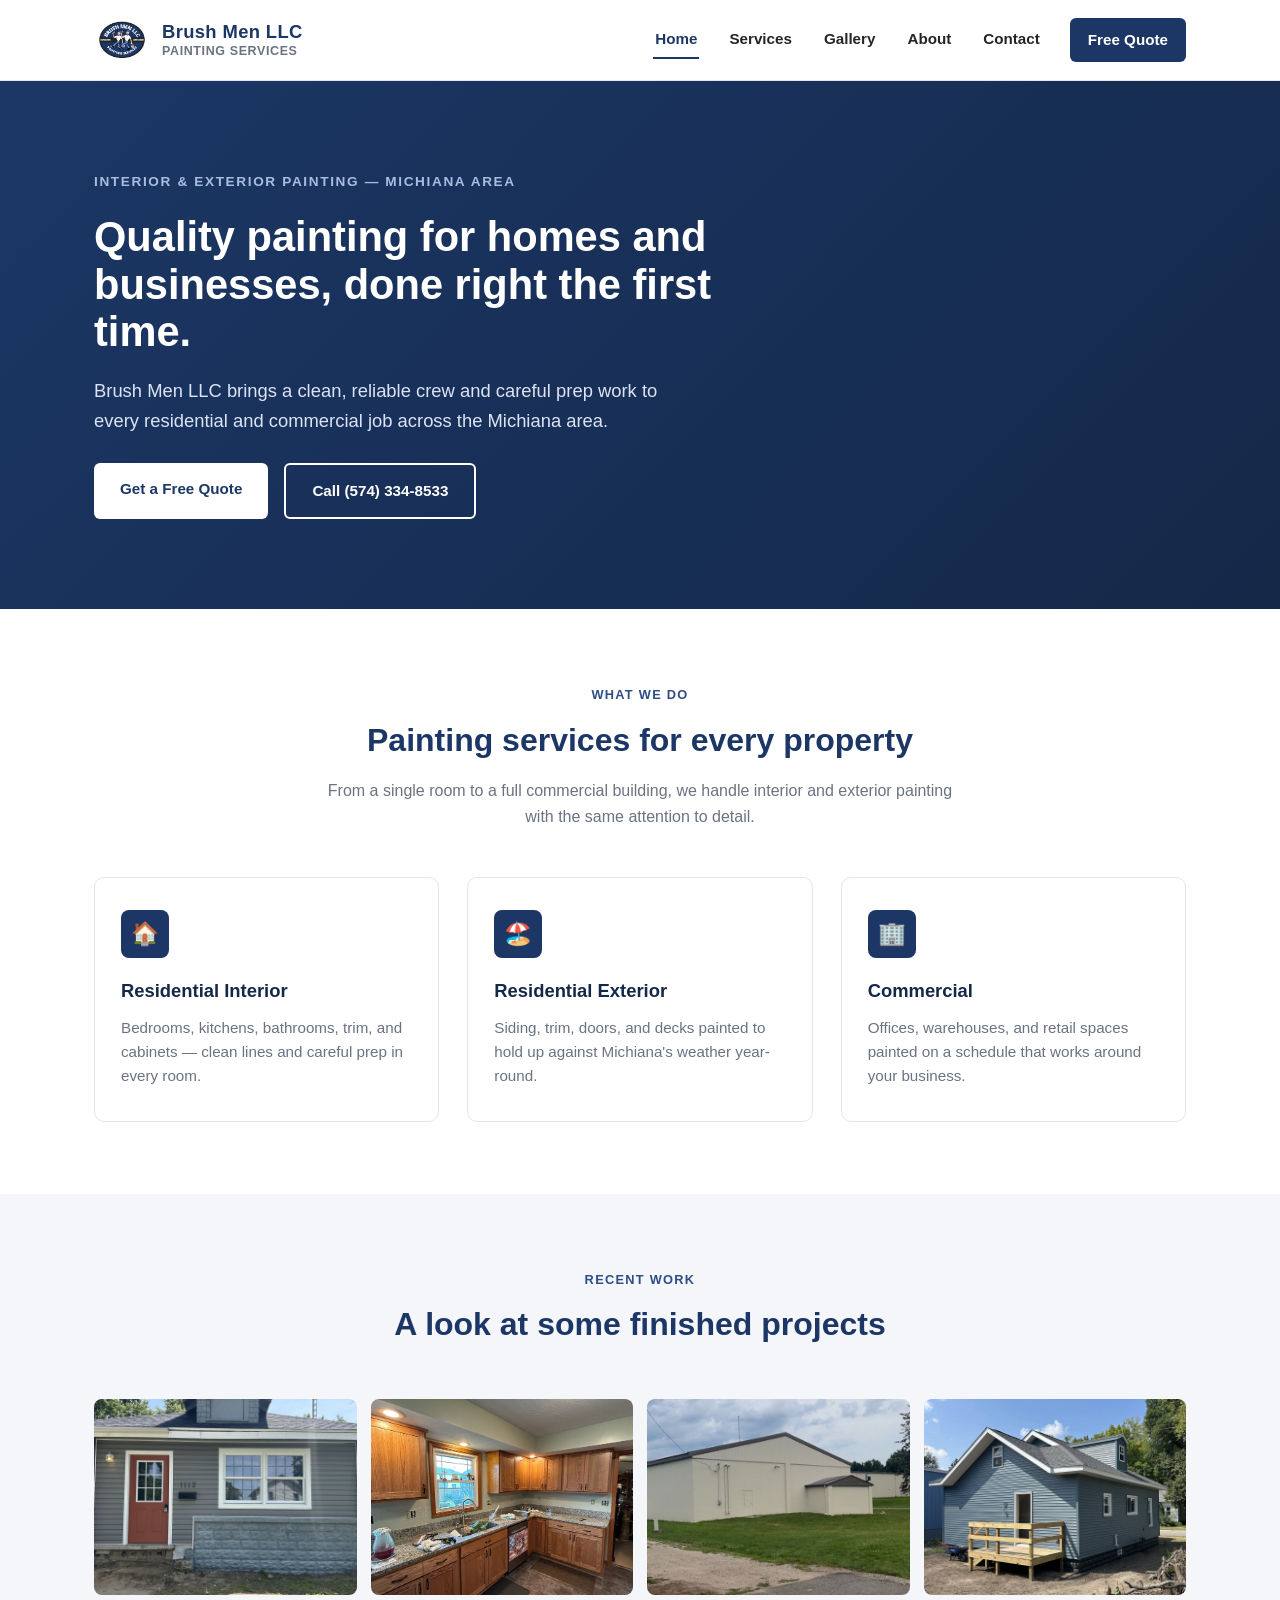
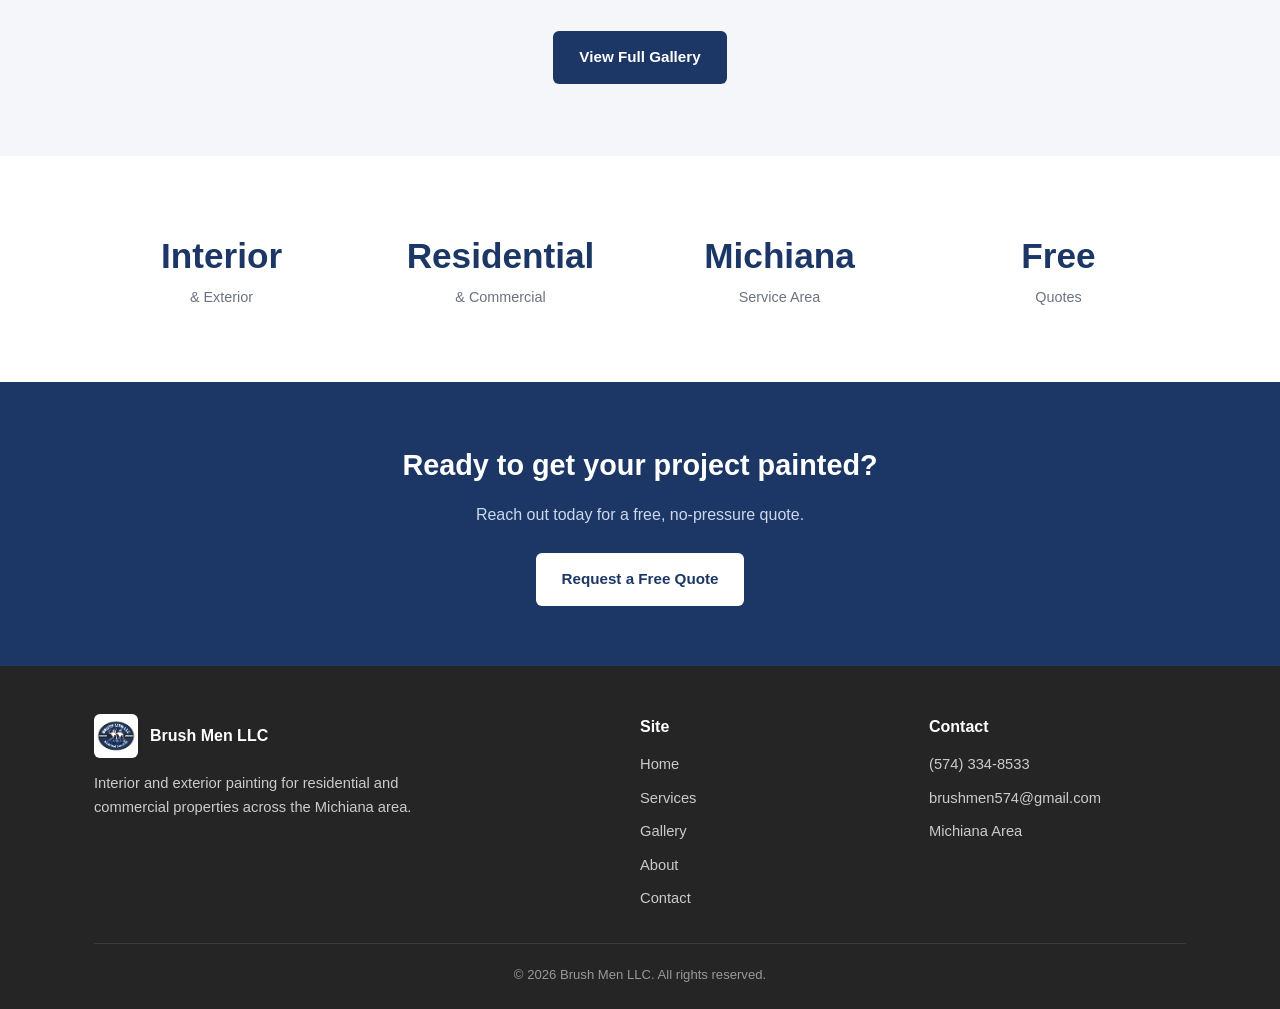
==== index.html @ 3d0a7c72 "Initial build of Brush Men LLC website Five-page static site (Home, Services, Gallery, About, Contac" ====
<!DOCTYPE html>
<html lang="en">
<head>
<meta charset="UTF-8">
<meta name="viewport" content="width=device-width, initial-scale=1.0">
<title>Brush Men LLC | Interior & Exterior Painting | Michiana</title>
<meta name="description" content="Brush Men LLC provides professional interior and exterior painting for residential and commercial properties across the Michiana area. Free quotes.">
<link rel="icon" href="images/logo.jpg">
<link rel="stylesheet" href="css/styles.css">
</head>
<body>

<header class="site-header">
  <div class="container">
    <a href="index.html" class="brand">
      <img src="images/logo.jpg" alt="Brush Men LLC logo">
      <span class="brand-text">
        <span class="name">Brush Men LLC</span>
        <span class="tagline">Painting Services</span>
      </span>
    </a>
    <button class="nav-toggle" aria-label="Toggle navigation">&#9776;</button>
    <nav class="main-nav">
      <a href="index.html" class="active">Home</a>
      <a href="services.html">Services</a>
      <a href="gallery.html">Gallery</a>
      <a href="about.html">About</a>
      <a href="contact.html">Contact</a>
      <a href="contact.html" class="nav-cta">Free Quote</a>
    </nav>
  </div>
</header>

<section class="hero">
  <div class="container">
    <span class="hero-eyebrow">Interior &amp; Exterior Painting &mdash; Michiana Area</span>
    <h1>Quality painting for homes and businesses, done right the first time.</h1>
    <p class="lead">Brush Men LLC brings a clean, reliable crew and careful prep work to every residential and commercial job across the Michiana area.</p>
    <div class="hero-actions">
      <a href="contact.html" class="btn btn-primary">Get a Free Quote</a>
      <a href="tel:5743348533" class="btn btn-outline">Call (574) 334-8533</a>
    </div>
  </div>
</section>

<section>
  <div class="container">
    <div class="section-heading">
      <span class="eyebrow">What We Do</span>
      <h2>Painting services for every property</h2>
      <p>From a single room to a full commercial building, we handle interior and exterior painting with the same attention to detail.</p>
    </div>
    <div class="grid grid-3">
      <div class="card">
        <div class="icon">&#127968;</div>
        <h3>Residential Interior</h3>
        <p>Bedrooms, kitchens, bathrooms, trim, and cabinets &mdash; clean lines and careful prep in every room.</p>
      </div>
      <div class="card">
        <div class="icon">&#127958;&#65039;</div>
        <h3>Residential Exterior</h3>
        <p>Siding, trim, doors, and decks painted to hold up against Michiana's weather year-round.</p>
      </div>
      <div class="card">
        <div class="icon">&#127970;</div>
        <h3>Commercial</h3>
        <p>Offices, warehouses, and retail spaces painted on a schedule that works around your business.</p>
      </div>
    </div>
  </div>
</section>

<section class="alt">
  <div class="container">
    <div class="section-heading">
      <span class="eyebrow">Recent Work</span>
      <h2>A look at some finished projects</h2>
    </div>
    <div class="photo-grid">
      <a href="gallery.html"><img src="images/gallery/residential-exterior-1.jpg" alt="Freshly painted gray house exterior with orange front door" loading="lazy"></a>
      <a href="gallery.html"><img src="images/gallery/residential-interior-kitchen.jpg" alt="Freshly painted residential kitchen" loading="lazy"></a>
      <a href="gallery.html"><img src="images/gallery/commercial-exterior-1.jpg" alt="Freshly painted commercial building exterior" loading="lazy"></a>
      <a href="gallery.html"><img src="images/gallery/residential-exterior-2.jpg" alt="Freshly painted blue house exterior" loading="lazy"></a>
    </div>
    <div style="text-align:center; margin-top: 36px;">
      <a href="gallery.html" class="btn btn-dark">View Full Gallery</a>
    </div>
  </div>
</section>

<section>
  <div class="container">
    <div class="stats">
      <div class="stat">
        <strong>Interior</strong>
        <span>&amp; Exterior</span>
      </div>
      <div class="stat">
        <strong>Residential</strong>
        <span>&amp; Commercial</span>
      </div>
      <div class="stat">
        <strong>Michiana</strong>
        <span>Service Area</span>
      </div>
      <div class="stat">
        <strong>Free</strong>
        <span>Quotes</span>
      </div>
    </div>
  </div>
</section>

<div class="cta-band">
  <div class="container">
    <h2>Ready to get your project painted?</h2>
    <p>Reach out today for a free, no-pressure quote.</p>
    <a href="contact.html" class="btn btn-primary">Request a Free Quote</a>
  </div>
</div>

<footer>
  <div class="container">
    <div class="footer-grid">
      <div>
        <div class="footer-brand">
          <img src="images/logo.jpg" alt="Brush Men LLC logo">
          <span>Brush Men LLC</span>
        </div>
        <p style="max-width: 320px; font-size: 0.92rem;">Interior and exterior painting for residential and commercial properties across the Michiana area.</p>
      </div>
      <div>
        <h4>Site</h4>
        <ul>
          <li><a href="index.html">Home</a></li>
          <li><a href="services.html">Services</a></li>
          <li><a href="gallery.html">Gallery</a></li>
          <li><a href="about.html">About</a></li>
          <li><a href="contact.html">Contact</a></li>
        </ul>
      </div>
      <div>
        <h4>Contact</h4>
        <ul>
          <li><a href="tel:5743348533">(574) 334-8533</a></li>
          <li><a href="mailto:brushmen574@gmail.com">brushmen574@gmail.com</a></li>
          <li>Michiana Area</li>
        </ul>
      </div>
    </div>
    <div class="fine-print">&copy; <span id="year"></span> Brush Men LLC. All rights reserved.</div>
  </div>
</footer>

<script src="js/main.js"></script>
<script>document.getElementById("year").textContent = new Date().getFullYear();</script>
</body>
</html>
---- css/styles.css ----
:root {
  --navy: #1c3766;
  --navy-dark: #142848;
  --navy-light: #2e4d85;
  --charcoal: #252525;
  --white: #ffffff;
  --off-white: #f4f6fa;
  --gray: #6b7280;
  --border: #e2e6ee;
}

* {
  box-sizing: border-box;
}

html {
  scroll-behavior: smooth;
}

body {
  margin: 0;
  font-family: "Segoe UI", Roboto, Helvetica, Arial, sans-serif;
  color: var(--charcoal);
  background: var(--white);
  line-height: 1.6;
}

img {
  max-width: 100%;
  display: block;
}

a {
  color: inherit;
}

.container {
  width: 100%;
  max-width: 1140px;
  margin: 0 auto;
  padding: 0 24px;
}

/* Header */
.site-header {
  position: sticky;
  top: 0;
  z-index: 100;
  background: var(--white);
  border-bottom: 1px solid var(--border);
}

.site-header .container {
  display: flex;
  align-items: center;
  justify-content: space-between;
  padding-top: 12px;
  padding-bottom: 12px;
}

.brand {
  display: flex;
  align-items: center;
  gap: 12px;
  text-decoration: none;
  color: var(--navy);
}

.brand img {
  height: 56px;
  width: auto;
  border-radius: 6px;
}

.brand-text {
  display: flex;
  flex-direction: column;
  line-height: 1.2;
}

.brand-text .name {
  font-weight: 800;
  font-size: 1.15rem;
  letter-spacing: 0.02em;
}

.brand-text .tagline {
  font-size: 0.78rem;
  color: var(--gray);
  font-weight: 600;
  text-transform: uppercase;
  letter-spacing: 0.05em;
}

nav.main-nav {
  display: flex;
  align-items: center;
  gap: 28px;
}

nav.main-nav a {
  text-decoration: none;
  font-weight: 600;
  font-size: 0.95rem;
  color: var(--charcoal);
  padding: 6px 2px;
  border-bottom: 2px solid transparent;
}

nav.main-nav a:hover,
nav.main-nav a.active {
  color: var(--navy);
  border-bottom-color: var(--navy);
}

.nav-cta {
  background: var(--navy);
  color: var(--white) !important;
  padding: 10px 18px !important;
  border-radius: 6px;
  border-bottom: none !important;
}

.nav-cta:hover {
  background: var(--navy-dark);
}

.nav-toggle {
  display: none;
  background: none;
  border: none;
  font-size: 1.6rem;
  color: var(--navy);
  cursor: pointer;
}

/* Hero */
.hero {
  background: linear-gradient(135deg, var(--navy) 0%, var(--navy-dark) 100%);
  color: var(--white);
  padding: 90px 0;
}

.hero .container {
  display: flex;
  flex-direction: column;
  align-items: flex-start;
  gap: 20px;
}

.hero-eyebrow {
  text-transform: uppercase;
  letter-spacing: 0.12em;
  font-weight: 700;
  font-size: 0.85rem;
  color: #a9bde0;
}

.hero h1 {
  font-size: 2.6rem;
  margin: 0;
  max-width: 700px;
  line-height: 1.15;
}

.hero p.lead {
  font-size: 1.15rem;
  max-width: 600px;
  color: #dbe4f4;
  margin: 0;
}

.hero-actions {
  display: flex;
  gap: 16px;
  flex-wrap: wrap;
  margin-top: 8px;
}

.btn {
  display: inline-block;
  padding: 14px 26px;
  border-radius: 6px;
  text-decoration: none;
  font-weight: 700;
  font-size: 0.95rem;
  transition: background 0.15s ease, color 0.15s ease, border-color 0.15s ease;
}

.btn-primary {
  background: var(--white);
  color: var(--navy);
}

.btn-primary:hover {
  background: #dbe4f4;
}

.btn-outline {
  border: 2px solid var(--white);
  color: var(--white);
}

.btn-outline:hover {
  background: var(--white);
  color: var(--navy);
}

.btn-dark {
  background: var(--navy);
  color: var(--white);
}

.btn-dark:hover {
  background: var(--navy-dark);
}

/* Page header (non-home pages) */
.page-header {
  background: var(--navy);
  color: var(--white);
  padding: 56px 0;
}

.page-header h1 {
  margin: 0 0 8px;
  font-size: 2.1rem;
}

.page-header p {
  margin: 0;
  color: #cdd8ec;
  max-width: 640px;
}

/* Sections */
section {
  padding: 72px 0;
}

section.alt {
  background: var(--off-white);
}

.section-heading {
  text-align: center;
  max-width: 640px;
  margin: 0 auto 48px;
}

.section-heading .eyebrow {
  text-transform: uppercase;
  letter-spacing: 0.1em;
  font-weight: 700;
  font-size: 0.8rem;
  color: var(--navy-light);
}

.section-heading h2 {
  font-size: 2rem;
  margin: 8px 0 12px;
  color: var(--navy);
}

.section-heading p {
  color: var(--gray);
  margin: 0;
}

/* Grid cards */
.grid {
  display: grid;
  gap: 28px;
}

.grid-3 {
  grid-template-columns: repeat(3, 1fr);
}

.grid-2 {
  grid-template-columns: repeat(2, 1fr);
}

.card {
  background: var(--white);
  border: 1px solid var(--border);
  border-radius: 10px;
  padding: 32px 26px;
}

.card .icon {
  width: 48px;
  height: 48px;
  border-radius: 8px;
  background: var(--navy);
  color: var(--white);
  display: flex;
  align-items: center;
  justify-content: center;
  font-size: 1.4rem;
  margin-bottom: 18px;
}

.card h3 {
  margin: 0 0 10px;
  color: var(--navy-dark);
  font-size: 1.15rem;
}

.card p {
  margin: 0;
  color: var(--gray);
  font-size: 0.95rem;
}

.card ul {
  margin: 12px 0 0;
  padding-left: 18px;
  color: var(--gray);
  font-size: 0.92rem;
}

.card ul li {
  margin-bottom: 6px;
}

/* Photo strip / gallery */
.photo-grid {
  display: grid;
  grid-template-columns: repeat(4, 1fr);
  gap: 14px;
}

.photo-grid a {
  display: block;
  overflow: hidden;
  border-radius: 8px;
  aspect-ratio: 4 / 3;
}

.photo-grid img {
  width: 100%;
  height: 100%;
  object-fit: cover;
  transition: transform 0.25s ease;
}

.photo-grid a:hover img {
  transform: scale(1.06);
}

/* Gallery page filters */
.filters {
  display: flex;
  gap: 10px;
  flex-wrap: wrap;
  justify-content: center;
  margin-bottom: 40px;
}

.filter-btn {
  border: 1px solid var(--border);
  background: var(--white);
  color: var(--charcoal);
  padding: 9px 18px;
  border-radius: 999px;
  font-weight: 600;
  font-size: 0.88rem;
  cursor: pointer;
}

.filter-btn:hover {
  border-color: var(--navy);
}

.filter-btn.active {
  background: var(--navy);
  border-color: var(--navy);
  color: var(--white);
}

.gallery-grid {
  display: grid;
  grid-template-columns: repeat(3, 1fr);
  gap: 20px;
}

.gallery-item {
  border-radius: 10px;
  overflow: hidden;
  position: relative;
  aspect-ratio: 4 / 3;
  background: var(--off-white);
}

.gallery-item img {
  width: 100%;
  height: 100%;
  object-fit: cover;
}

.gallery-item .tag {
  position: absolute;
  bottom: 10px;
  left: 10px;
  background: rgba(28, 55, 102, 0.85);
  color: var(--white);
  font-size: 0.75rem;
  font-weight: 700;
  padding: 5px 10px;
  border-radius: 999px;
  text-transform: uppercase;
  letter-spacing: 0.04em;
}

.gallery-item.hidden {
  display: none;
}

/* Stats */
.stats {
  display: grid;
  grid-template-columns: repeat(4, 1fr);
  gap: 24px;
  text-align: center;
}

.stats .stat strong {
  display: block;
  font-size: 2.2rem;
  color: var(--navy);
}

.stats .stat span {
  color: var(--gray);
  font-size: 0.9rem;
}

/* Testimonial-ish / CTA band */
.cta-band {
  background: var(--navy);
  color: var(--white);
  text-align: center;
  padding: 60px 0;
}

.cta-band h2 {
  margin: 0 0 14px;
  font-size: 1.8rem;
}

.cta-band p {
  margin: 0 0 26px;
  color: #cdd8ec;
}

/* About page */
.about-grid {
  display: grid;
  grid-template-columns: 1fr 1fr;
  gap: 48px;
  align-items: center;
}

.about-grid img {
  border-radius: 12px;
}

.values-list {
  list-style: none;
  margin: 0;
  padding: 0;
  display: grid;
  gap: 18px;
}

.values-list li {
  display: flex;
  gap: 14px;
}

.values-list .dot {
  flex-shrink: 0;
  width: 10px;
  height: 10px;
  border-radius: 999px;
  background: var(--navy);
  margin-top: 8px;
}

.values-list h4 {
  margin: 0 0 4px;
  color: var(--navy-dark);
}

.values-list p {
  margin: 0;
  color: var(--gray);
  font-size: 0.94rem;
}

/* Contact */
.contact-grid {
  display: grid;
  grid-template-columns: 1fr 1fr;
  gap: 48px;
}

.contact-info-list {
  list-style: none;
  margin: 0;
  padding: 0;
  display: grid;
  gap: 22px;
}

.contact-info-list li {
  display: flex;
  gap: 16px;
  align-items: flex-start;
}

.contact-info-list .icon {
  width: 44px;
  height: 44px;
  border-radius: 8px;
  background: var(--navy);
  color: var(--white);
  display: flex;
  align-items: center;
  justify-content: center;
  font-size: 1.2rem;
  flex-shrink: 0;
}

.contact-info-list strong {
  display: block;
  color: var(--navy-dark);
  font-size: 0.85rem;
  text-transform: uppercase;
  letter-spacing: 0.04em;
}

.contact-info-list a {
  text-decoration: none;
  font-size: 1.05rem;
  font-weight: 600;
}

.contact-info-list a:hover {
  color: var(--navy);
}

form.quote-form {
  display: grid;
  gap: 16px;
  background: var(--off-white);
  padding: 32px;
  border-radius: 12px;
  border: 1px solid var(--border);
}

form.quote-form label {
  display: block;
  font-weight: 600;
  font-size: 0.88rem;
  margin-bottom: 6px;
  color: var(--navy-dark);
}

form.quote-form input,
form.quote-form select,
form.quote-form textarea {
  width: 100%;
  padding: 11px 12px;
  border: 1px solid var(--border);
  border-radius: 6px;
  font-size: 0.95rem;
  font-family: inherit;
  background: var(--white);
}

form.quote-form textarea {
  resize: vertical;
  min-height: 110px;
}

form.quote-form button {
  border: none;
  cursor: pointer;
  justify-self: start;
}

/* Footer */
footer {
  background: var(--charcoal);
  color: #cbcbcb;
  padding: 48px 0 24px;
}

.footer-grid {
  display: grid;
  grid-template-columns: 2fr 1fr 1fr;
  gap: 32px;
  margin-bottom: 32px;
}

.footer-grid h4 {
  color: var(--white);
  margin: 0 0 14px;
  font-size: 1rem;
}

.footer-grid ul {
  list-style: none;
  margin: 0;
  padding: 0;
  display: grid;
  gap: 10px;
  font-size: 0.92rem;
}

.footer-grid ul a {
  text-decoration: none;
  color: #cbcbcb;
}

.footer-grid ul a:hover {
  color: var(--white);
}

.footer-brand {
  display: flex;
  align-items: center;
  gap: 12px;
  margin-bottom: 12px;
}

.footer-brand img {
  height: 44px;
  border-radius: 6px;
}

.footer-brand span {
  color: var(--white);
  font-weight: 800;
}

footer .fine-print {
  border-top: 1px solid #3a3a3a;
  padding-top: 20px;
  font-size: 0.82rem;
  color: #999;
  text-align: center;
}

/* Responsive */
@media (max-width: 900px) {
  .grid-3,
  .photo-grid,
  .gallery-grid {
    grid-template-columns: repeat(2, 1fr);
  }

  .about-grid,
  .contact-grid {
    grid-template-columns: 1fr;
  }

  .stats {
    grid-template-columns: repeat(2, 1fr);
  }

  .footer-grid {
    grid-template-columns: 1fr 1fr;
  }
}

@media (max-width: 680px) {
  nav.main-nav {
    position: absolute;
    top: 100%;
    left: 0;
    right: 0;
    background: var(--white);
    flex-direction: column;
    align-items: flex-start;
    padding: 16px 24px 24px;
    border-bottom: 1px solid var(--border);
    display: none;
    gap: 16px;
  }

  nav.main-nav.open {
    display: flex;
  }

  .nav-toggle {
    display: block;
  }

  .hero {
    padding: 60px 0;
  }

  .hero h1 {
    font-size: 1.9rem;
  }

  .grid-3,
  .grid-2,
  .photo-grid,
  .gallery-grid {
    grid-template-columns: 1fr;
  }

  .stats {
    grid-template-columns: repeat(2, 1fr);
  }

  .footer-grid {
    grid-template-columns: 1fr;
  }
}
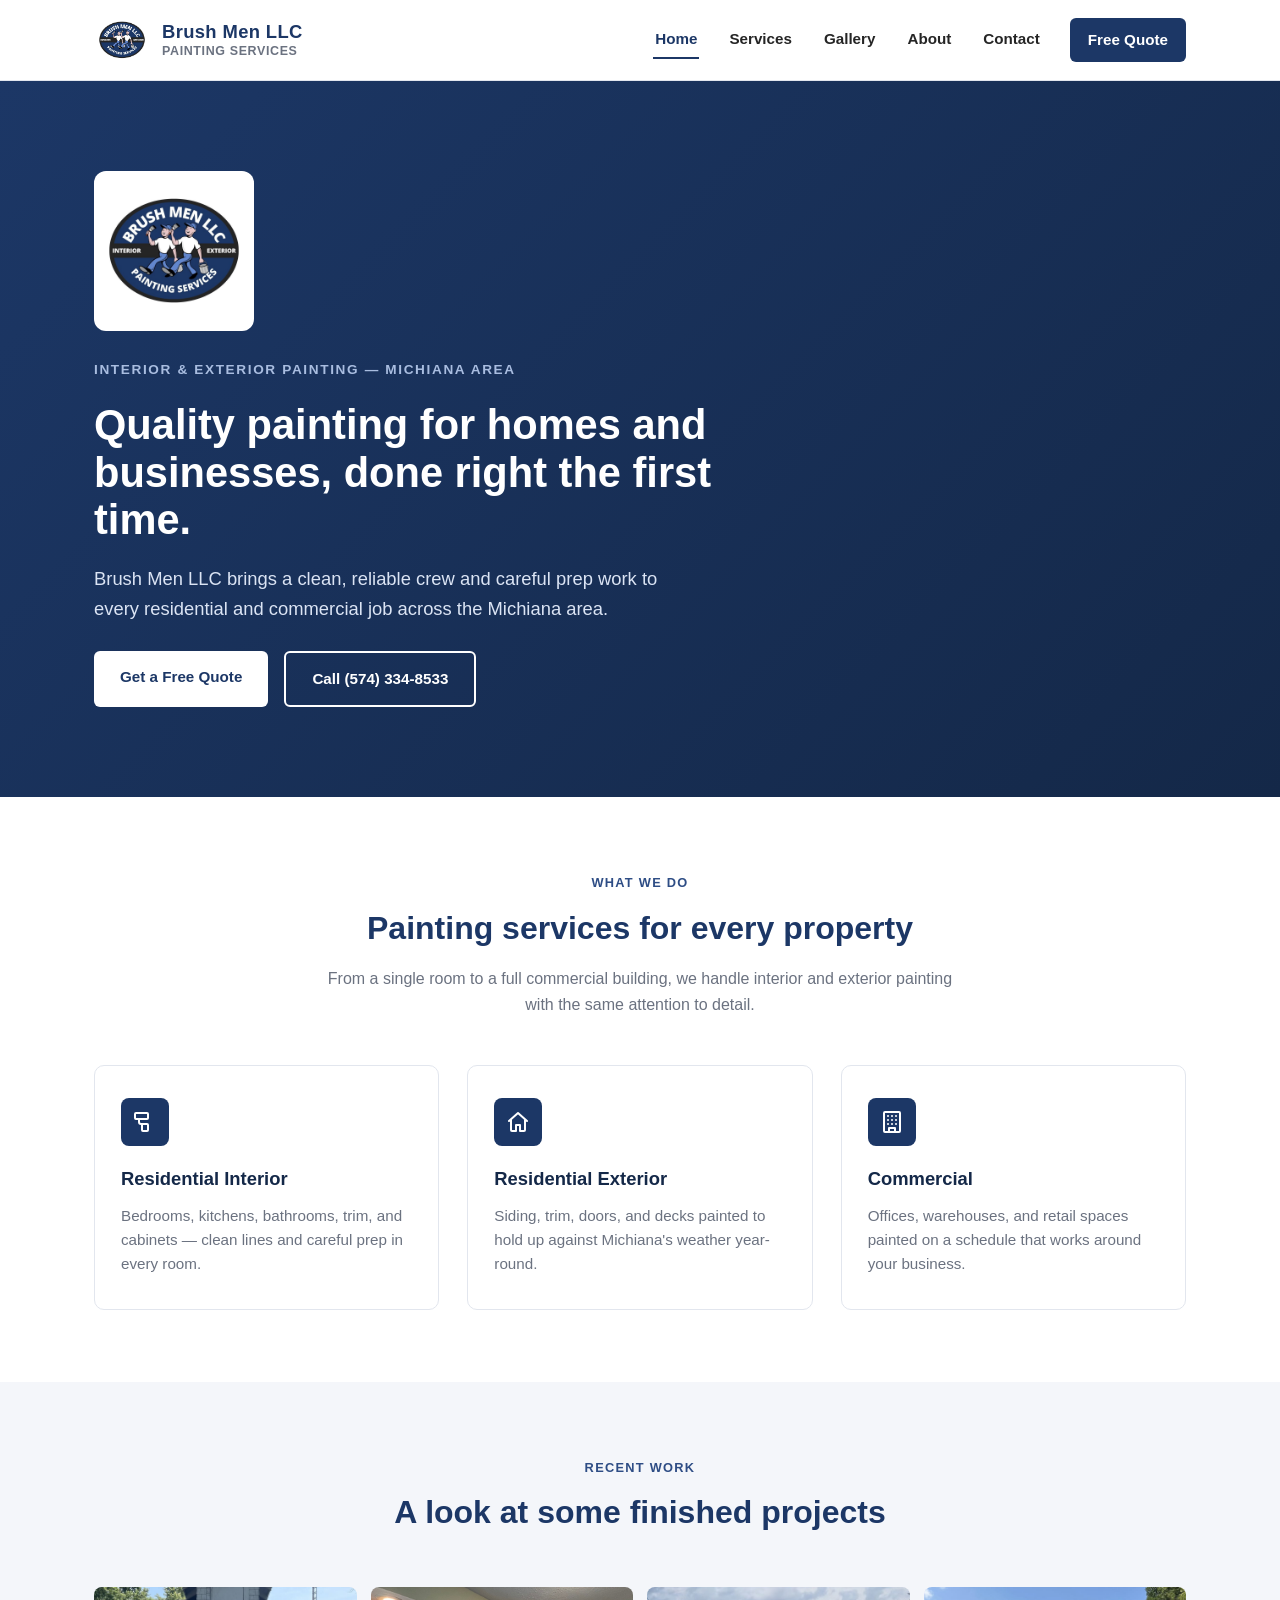
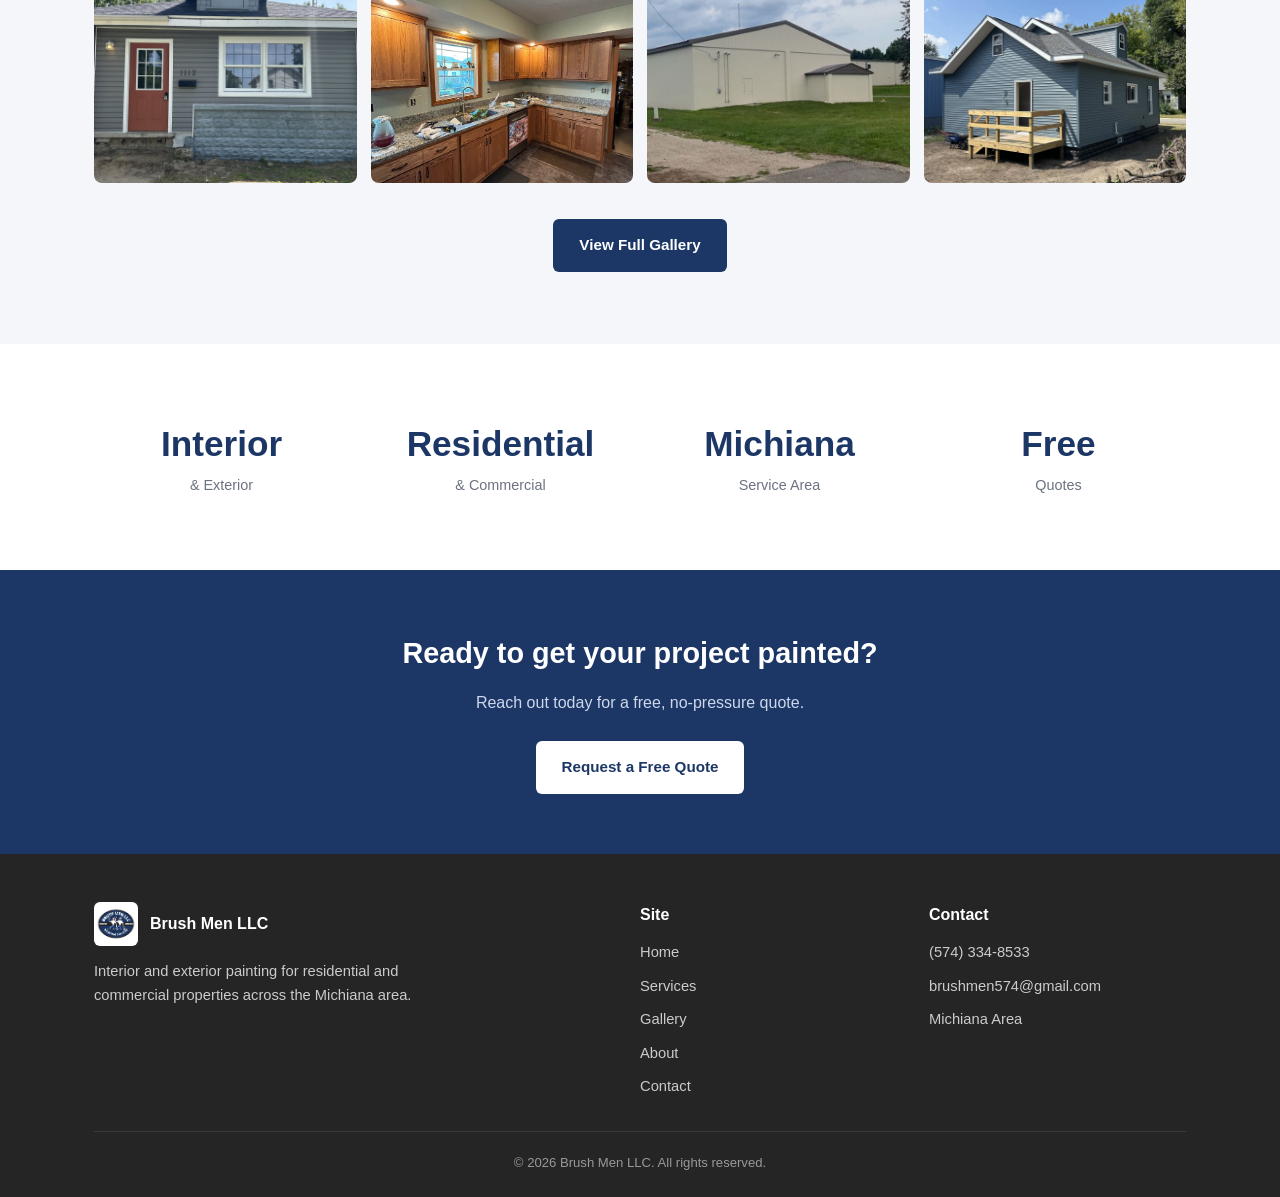
==== commit 22b03d5d: "Enlarge hero logo and replace service icons with custom SVGs Adds the logo prominently to the home p" ====
--- a/index.html
+++ b/index.html
@@ -33,6 +33,7 @@
 
 <section class="hero">
   <div class="container">
+    <img src="images/logo.jpg" alt="Brush Men LLC logo" class="hero-logo">
     <span class="hero-eyebrow">Interior &amp; Exterior Painting &mdash; Michiana Area</span>
     <h1>Quality painting for homes and businesses, done right the first time.</h1>
     <p class="lead">Brush Men LLC brings a clean, reliable crew and careful prep work to every residential and commercial job across the Michiana area.</p>
@@ -52,17 +53,23 @@
     </div>
     <div class="grid grid-3">
       <div class="card">
-        <div class="icon">&#127968;</div>
+        <div class="icon">
+          <svg width="24" height="24" viewBox="0 0 24 24" fill="none" stroke="currentColor" stroke-width="2" stroke-linecap="round" stroke-linejoin="round"><rect x="2" y="3" width="13" height="6" rx="1"></rect><path d="M6 9v3a2 2 0 0 0 2 2h3"></path><rect x="9" y="14" width="6" height="7" rx="1"></rect></svg>
+        </div>
         <h3>Residential Interior</h3>
         <p>Bedrooms, kitchens, bathrooms, trim, and cabinets &mdash; clean lines and careful prep in every room.</p>
       </div>
       <div class="card">
-        <div class="icon">&#127958;&#65039;</div>
+        <div class="icon">
+          <svg width="24" height="24" viewBox="0 0 24 24" fill="none" stroke="currentColor" stroke-width="2" stroke-linecap="round" stroke-linejoin="round"><path d="M3 11 12 3l9 8"></path><path d="M5 10v10a1 1 0 0 0 1 1h4v-6h4v6h4a1 1 0 0 0 1-1V10"></path></svg>
+        </div>
         <h3>Residential Exterior</h3>
         <p>Siding, trim, doors, and decks painted to hold up against Michiana's weather year-round.</p>
       </div>
       <div class="card">
-        <div class="icon">&#127970;</div>
+        <div class="icon">
+          <svg width="24" height="24" viewBox="0 0 24 24" fill="none" stroke="currentColor" stroke-width="2" stroke-linecap="round" stroke-linejoin="round"><rect x="4" y="2" width="16" height="20" rx="1"></rect><path d="M9 22v-4h6v4"></path><path d="M8 6h.01M12 6h.01M16 6h.01M8 10h.01M12 10h.01M16 10h.01M8 14h.01M12 14h.01M16 14h.01"></path></svg>
+        </div>
         <h3>Commercial</h3>
         <p>Offices, warehouses, and retail spaces painted on a schedule that works around your business.</p>
       </div>
--- a/css/styles.css
+++ b/css/styles.css
@@ -146,6 +146,13 @@
   flex-direction: column;
   align-items: flex-start;
   gap: 20px;
+}
+
+.hero-logo {
+  height: 160px;
+  width: auto;
+  border-radius: 12px;
+  margin-bottom: 8px;
 }
 
 .hero-eyebrow {
@@ -703,6 +710,10 @@
     padding: 60px 0;
   }
 
+  .hero-logo {
+    height: 110px;
+  }
+
   .hero h1 {
     font-size: 1.9rem;
   }
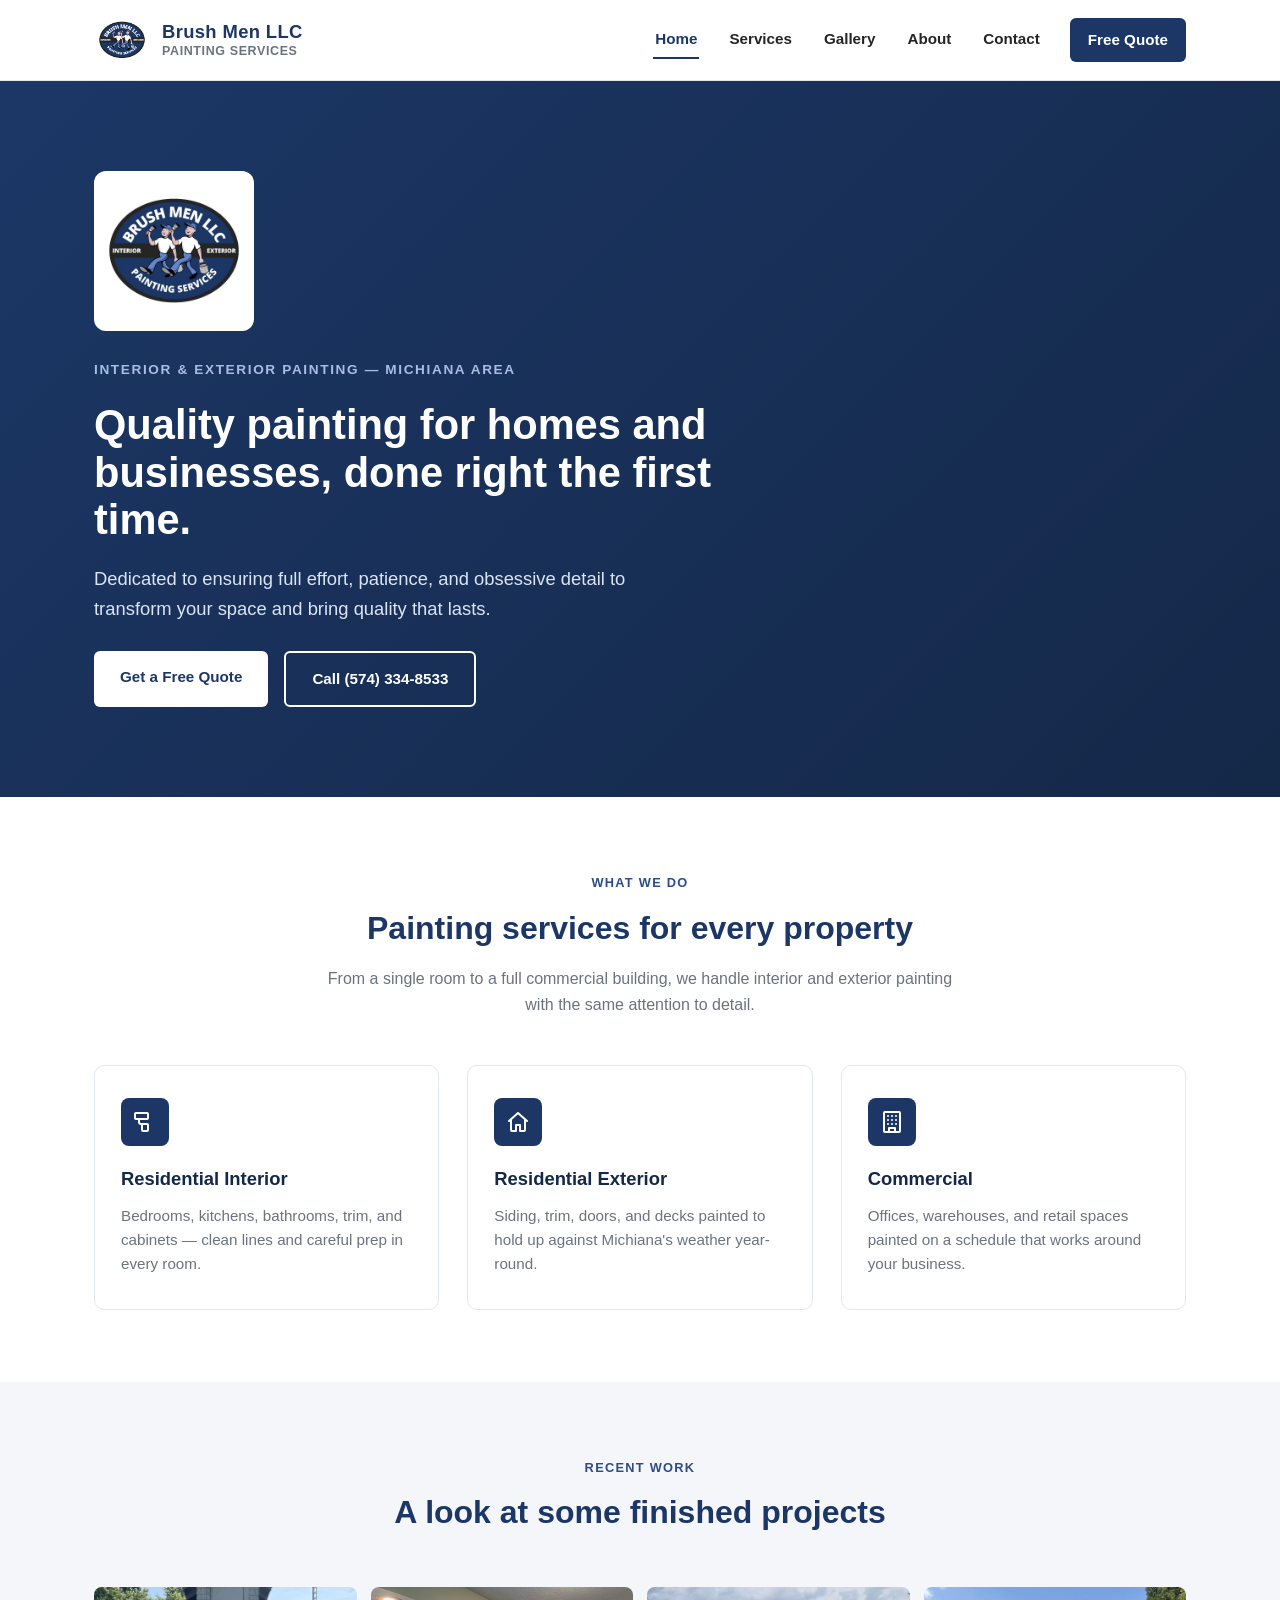
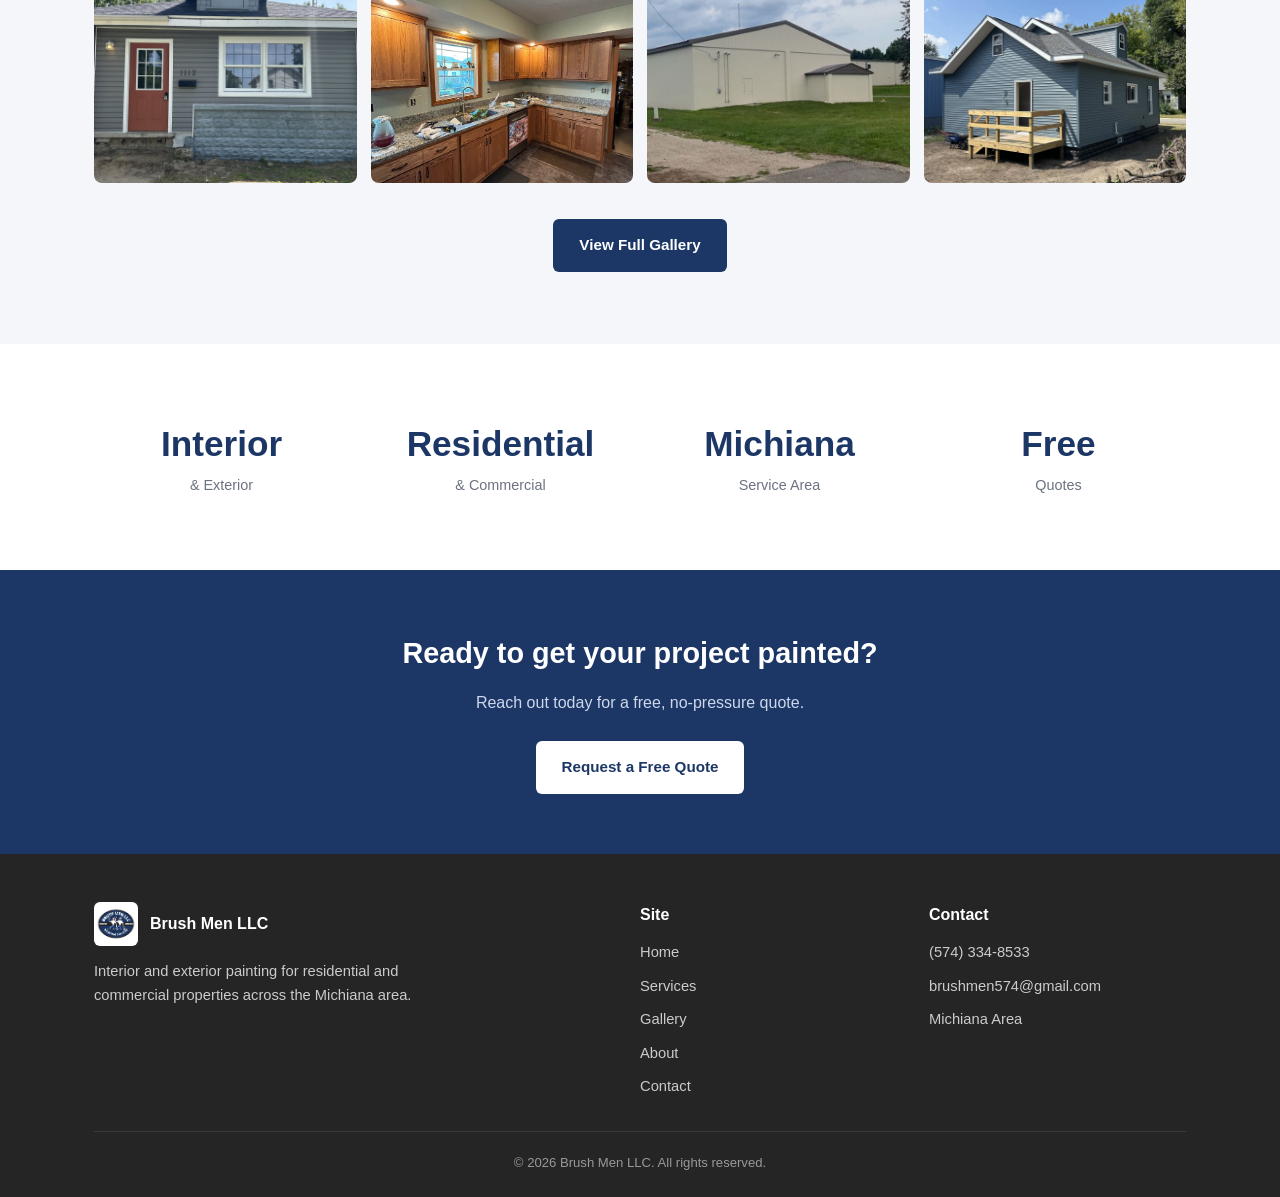
==== commit 4c3256a4: "Update hero tagline copy" ====
--- a/index.html
+++ b/index.html
@@ -36,7 +36,7 @@
     <img src="images/logo.jpg" alt="Brush Men LLC logo" class="hero-logo">
     <span class="hero-eyebrow">Interior &amp; Exterior Painting &mdash; Michiana Area</span>
     <h1>Quality painting for homes and businesses, done right the first time.</h1>
-    <p class="lead">Brush Men LLC brings a clean, reliable crew and careful prep work to every residential and commercial job across the Michiana area.</p>
+    <p class="lead">Dedicated to ensuring full effort, patience, and obsessive detail to transform your space and bring quality that lasts.</p>
     <div class="hero-actions">
       <a href="contact.html" class="btn btn-primary">Get a Free Quote</a>
       <a href="tel:5743348533" class="btn btn-outline">Call (574) 334-8533</a>
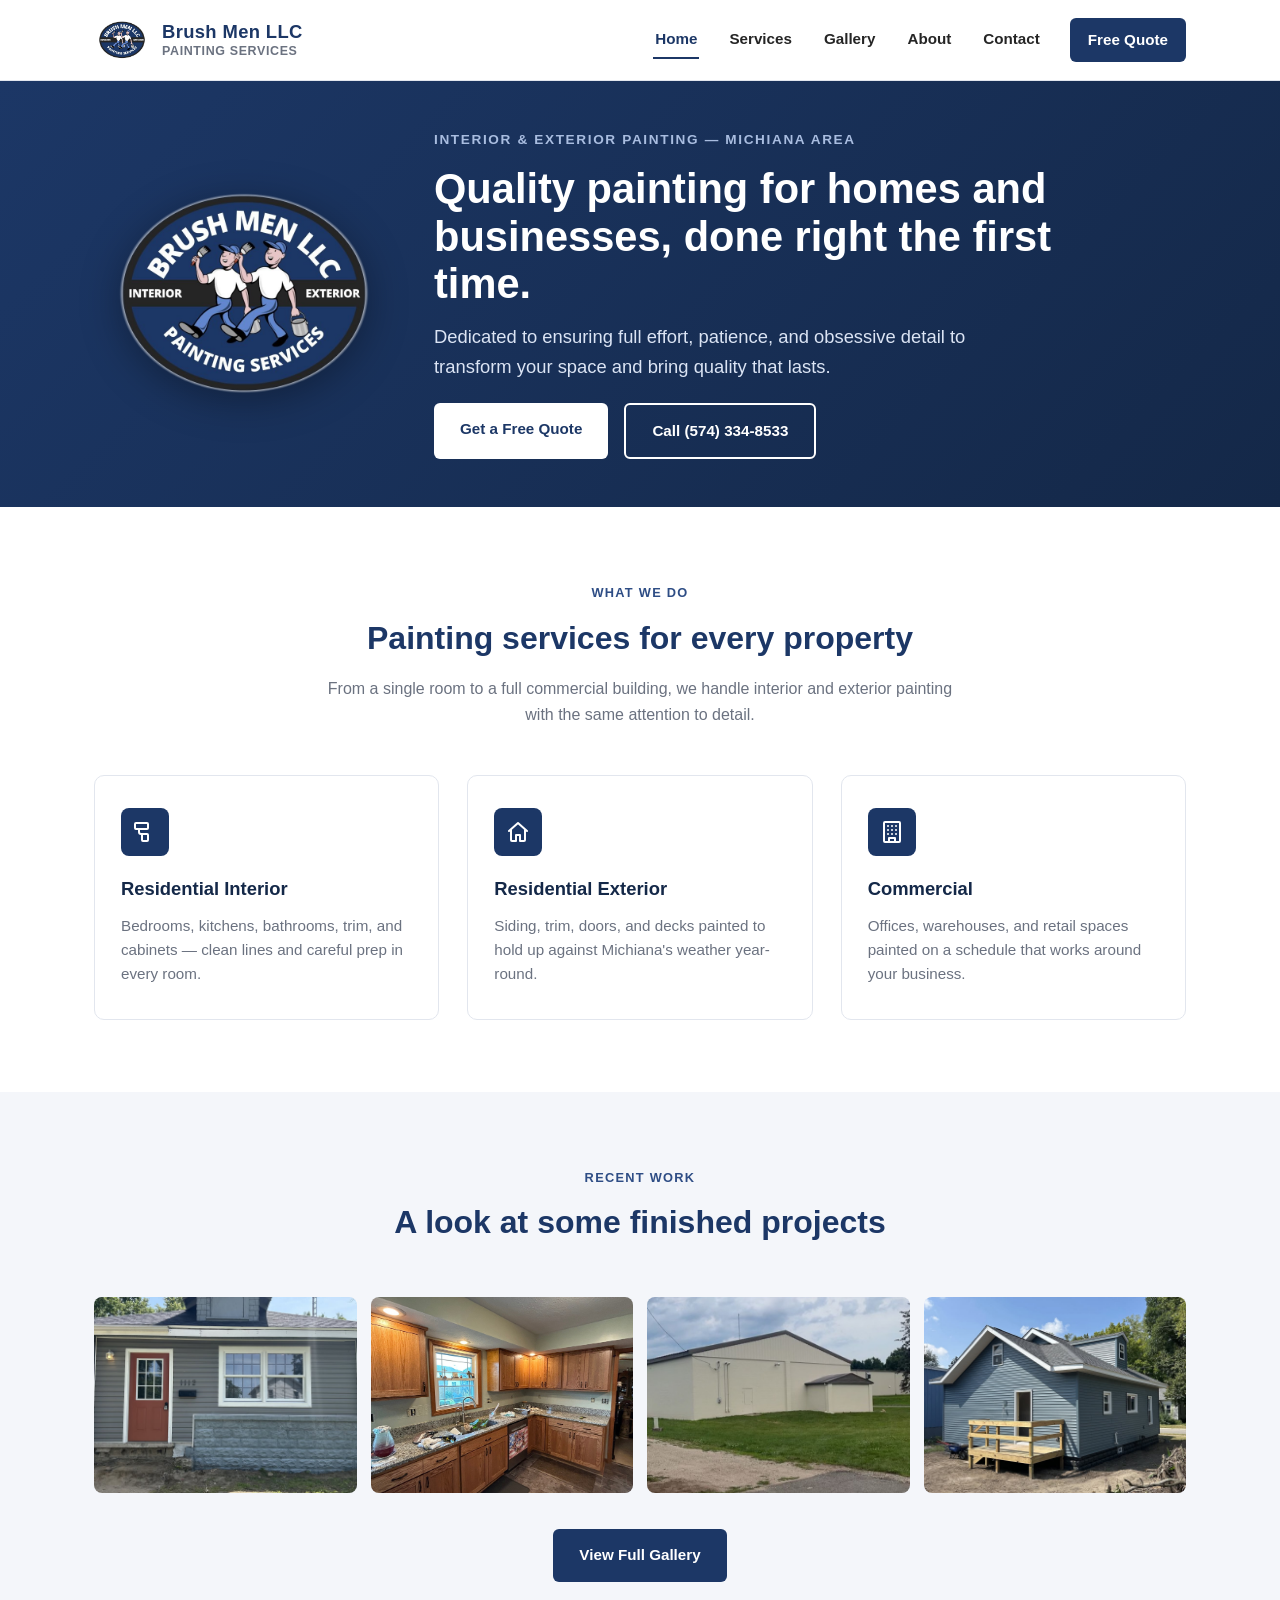
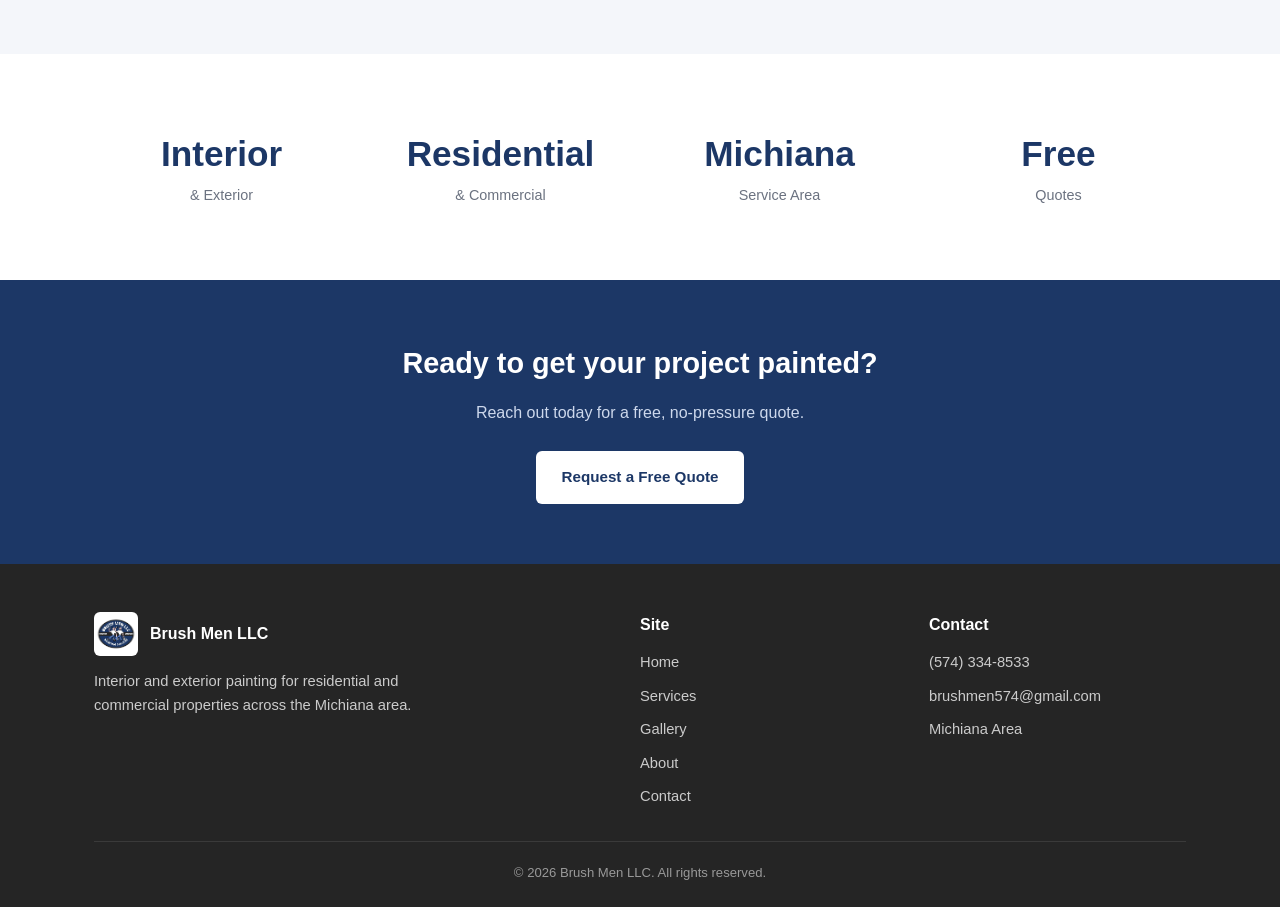
==== commit 2eba5e0d: "Redesign hero: transparent badge logo, compact side-by-side layout Cuts the white background out of " ====
--- a/index.html
+++ b/index.html
@@ -32,14 +32,16 @@
 </header>
 
 <section class="hero">
-  <div class="container">
-    <img src="images/logo.jpg" alt="Brush Men LLC logo" class="hero-logo">
-    <span class="hero-eyebrow">Interior &amp; Exterior Painting &mdash; Michiana Area</span>
-    <h1>Quality painting for homes and businesses, done right the first time.</h1>
-    <p class="lead">Dedicated to ensuring full effort, patience, and obsessive detail to transform your space and bring quality that lasts.</p>
-    <div class="hero-actions">
-      <a href="contact.html" class="btn btn-primary">Get a Free Quote</a>
-      <a href="tel:5743348533" class="btn btn-outline">Call (574) 334-8533</a>
+  <div class="container hero-row">
+    <img src="images/logo-badge.png" alt="Brush Men LLC logo" class="hero-logo">
+    <div class="hero-copy">
+      <span class="hero-eyebrow">Interior &amp; Exterior Painting &mdash; Michiana Area</span>
+      <h1>Quality painting for homes and businesses, done right the first time.</h1>
+      <p class="lead">Dedicated to ensuring full effort, patience, and obsessive detail to transform your space and bring quality that lasts.</p>
+      <div class="hero-actions">
+        <a href="contact.html" class="btn btn-primary">Get a Free Quote</a>
+        <a href="tel:5743348533" class="btn btn-outline">Call (574) 334-8533</a>
+      </div>
     </div>
   </div>
 </section>
--- a/css/styles.css
+++ b/css/styles.css
@@ -138,21 +138,28 @@
 .hero {
   background: linear-gradient(135deg, var(--navy) 0%, var(--navy-dark) 100%);
   color: var(--white);
-  padding: 90px 0;
-}
-
-.hero .container {
+  padding: 48px 0;
+}
+
+.hero-row {
+  display: flex;
+  flex-direction: row;
+  align-items: center;
+  gap: 40px;
+}
+
+.hero-copy {
   display: flex;
   flex-direction: column;
   align-items: flex-start;
-  gap: 20px;
+  gap: 14px;
 }
 
 .hero-logo {
-  height: 160px;
+  height: 300px;
   width: auto;
-  border-radius: 12px;
-  margin-bottom: 8px;
+  flex-shrink: 0;
+  filter: drop-shadow(0 8px 20px rgba(0, 0, 0, 0.35));
 }
 
 .hero-eyebrow {
@@ -707,11 +714,17 @@
   }
 
   .hero {
-    padding: 60px 0;
+    padding: 40px 0;
+  }
+
+  .hero-row {
+    flex-direction: column;
+    align-items: flex-start;
+    gap: 16px;
   }
 
   .hero-logo {
-    height: 110px;
+    height: 200px;
   }
 
   .hero h1 {
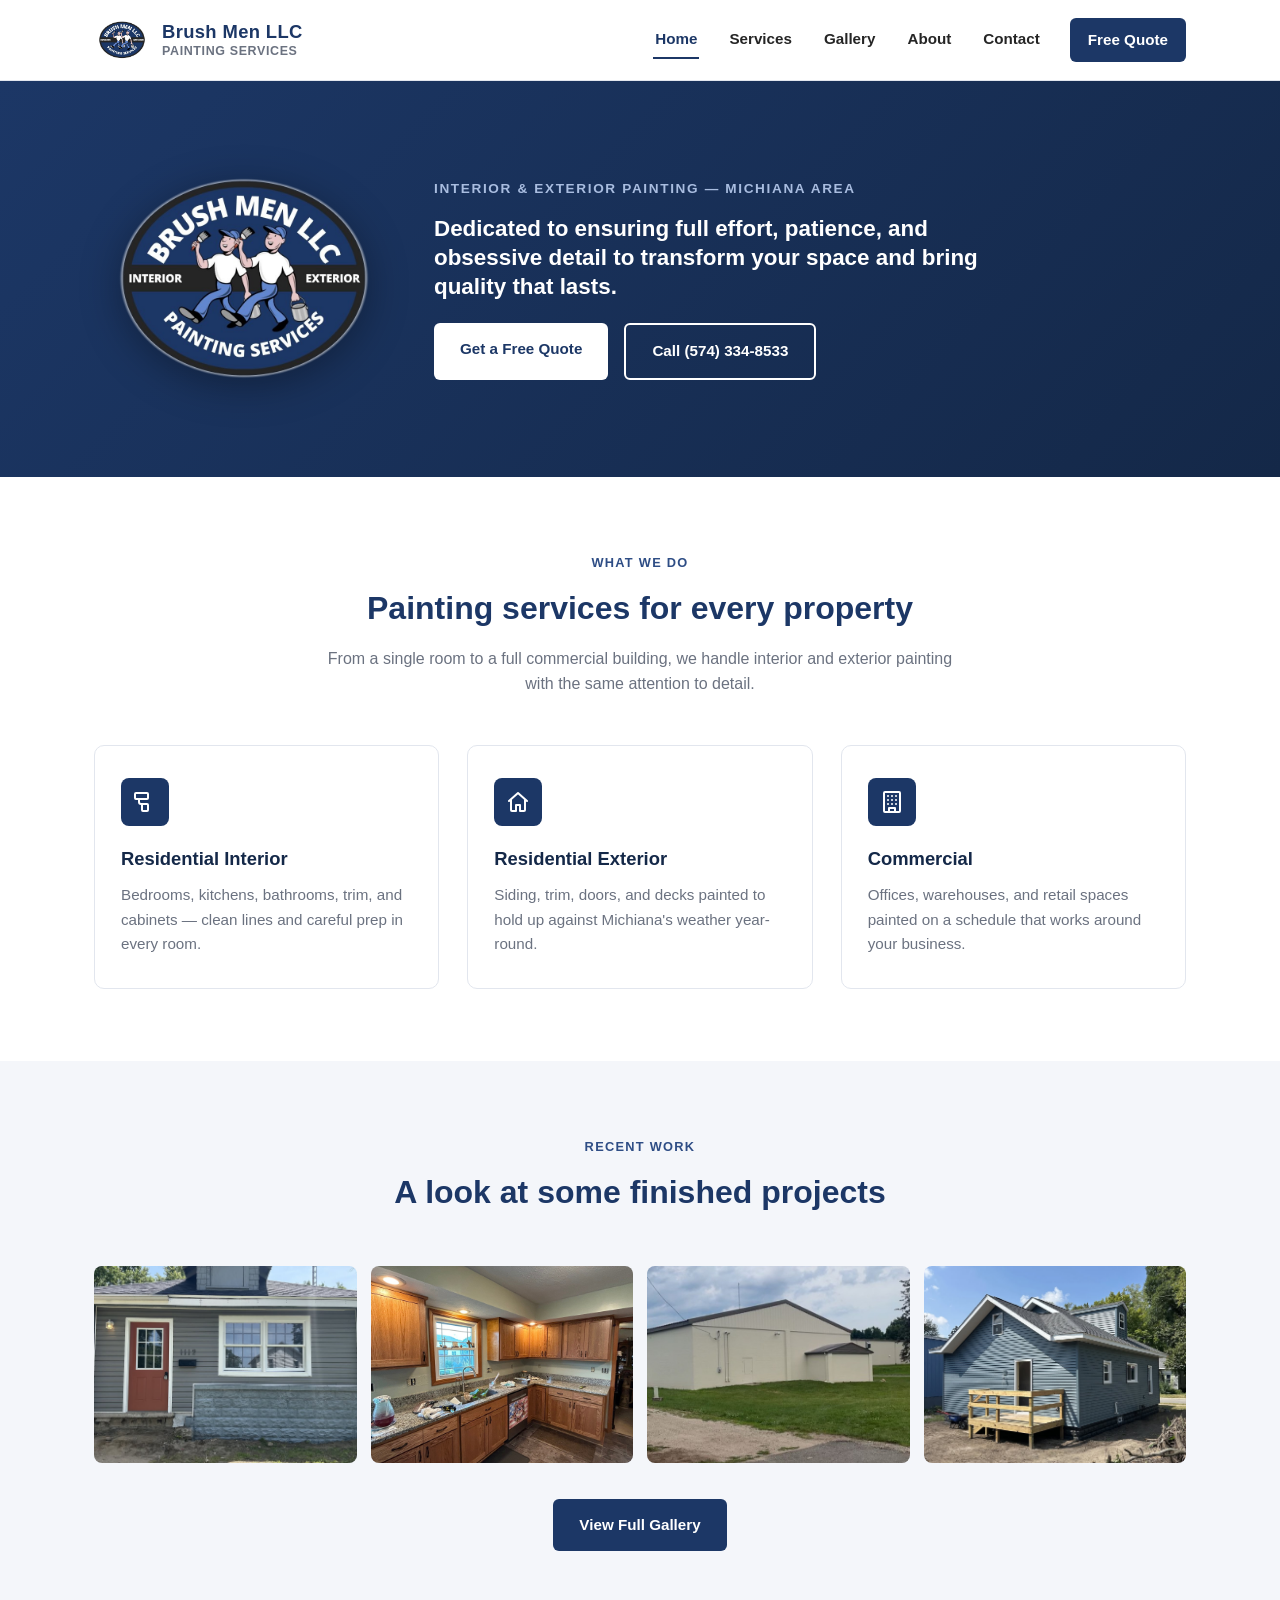
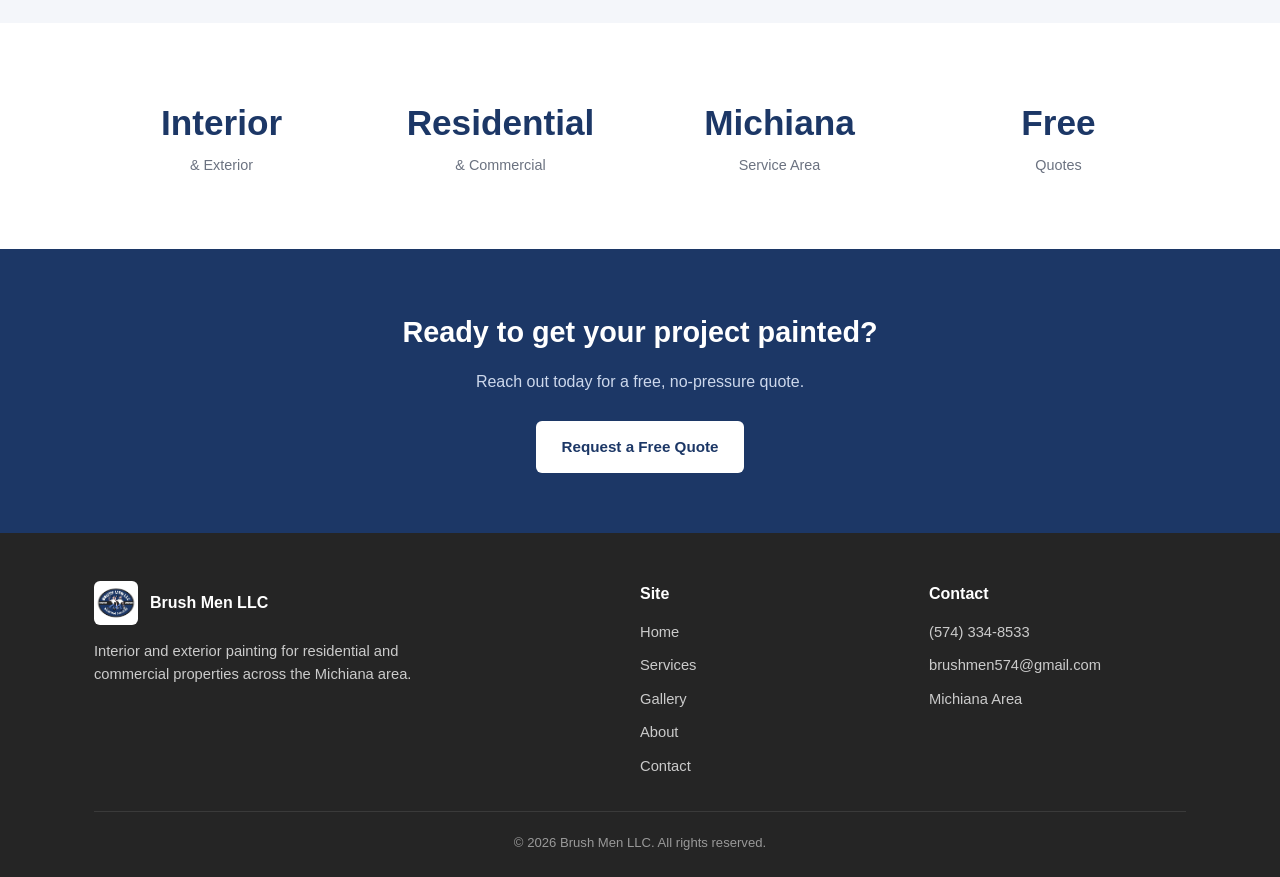
==== commit d299966a: "Remove hero headline, promote tagline to bold main heading Drops the "Quality painting for homes and" ====
--- a/index.html
+++ b/index.html
@@ -36,8 +36,7 @@
     <img src="images/logo-badge.png" alt="Brush Men LLC logo" class="hero-logo">
     <div class="hero-copy">
       <span class="hero-eyebrow">Interior &amp; Exterior Painting &mdash; Michiana Area</span>
-      <h1>Quality painting for homes and businesses, done right the first time.</h1>
-      <p class="lead">Dedicated to ensuring full effort, patience, and obsessive detail to transform your space and bring quality that lasts.</p>
+      <h1 class="lead">Dedicated to ensuring full effort, patience, and obsessive detail to transform your space and bring quality that lasts.</h1>
       <div class="hero-actions">
         <a href="contact.html" class="btn btn-primary">Get a Free Quote</a>
         <a href="tel:5743348533" class="btn btn-outline">Call (574) 334-8533</a>
--- a/css/styles.css
+++ b/css/styles.css
@@ -170,18 +170,13 @@
   color: #a9bde0;
 }
 
-.hero h1 {
-  font-size: 2.6rem;
-  margin: 0;
-  max-width: 700px;
-  line-height: 1.15;
-}
-
-.hero p.lead {
-  font-size: 1.15rem;
+.hero .lead {
+  font-size: 1.4rem;
+  font-weight: 700;
   max-width: 600px;
-  color: #dbe4f4;
-  margin: 0;
+  color: var(--white);
+  margin: 0;
+  line-height: 1.3;
 }
 
 .hero-actions {
@@ -727,8 +722,8 @@
     height: 200px;
   }
 
-  .hero h1 {
-    font-size: 1.9rem;
+  .hero .lead {
+    font-size: 1.15rem;
   }
 
   .grid-3,
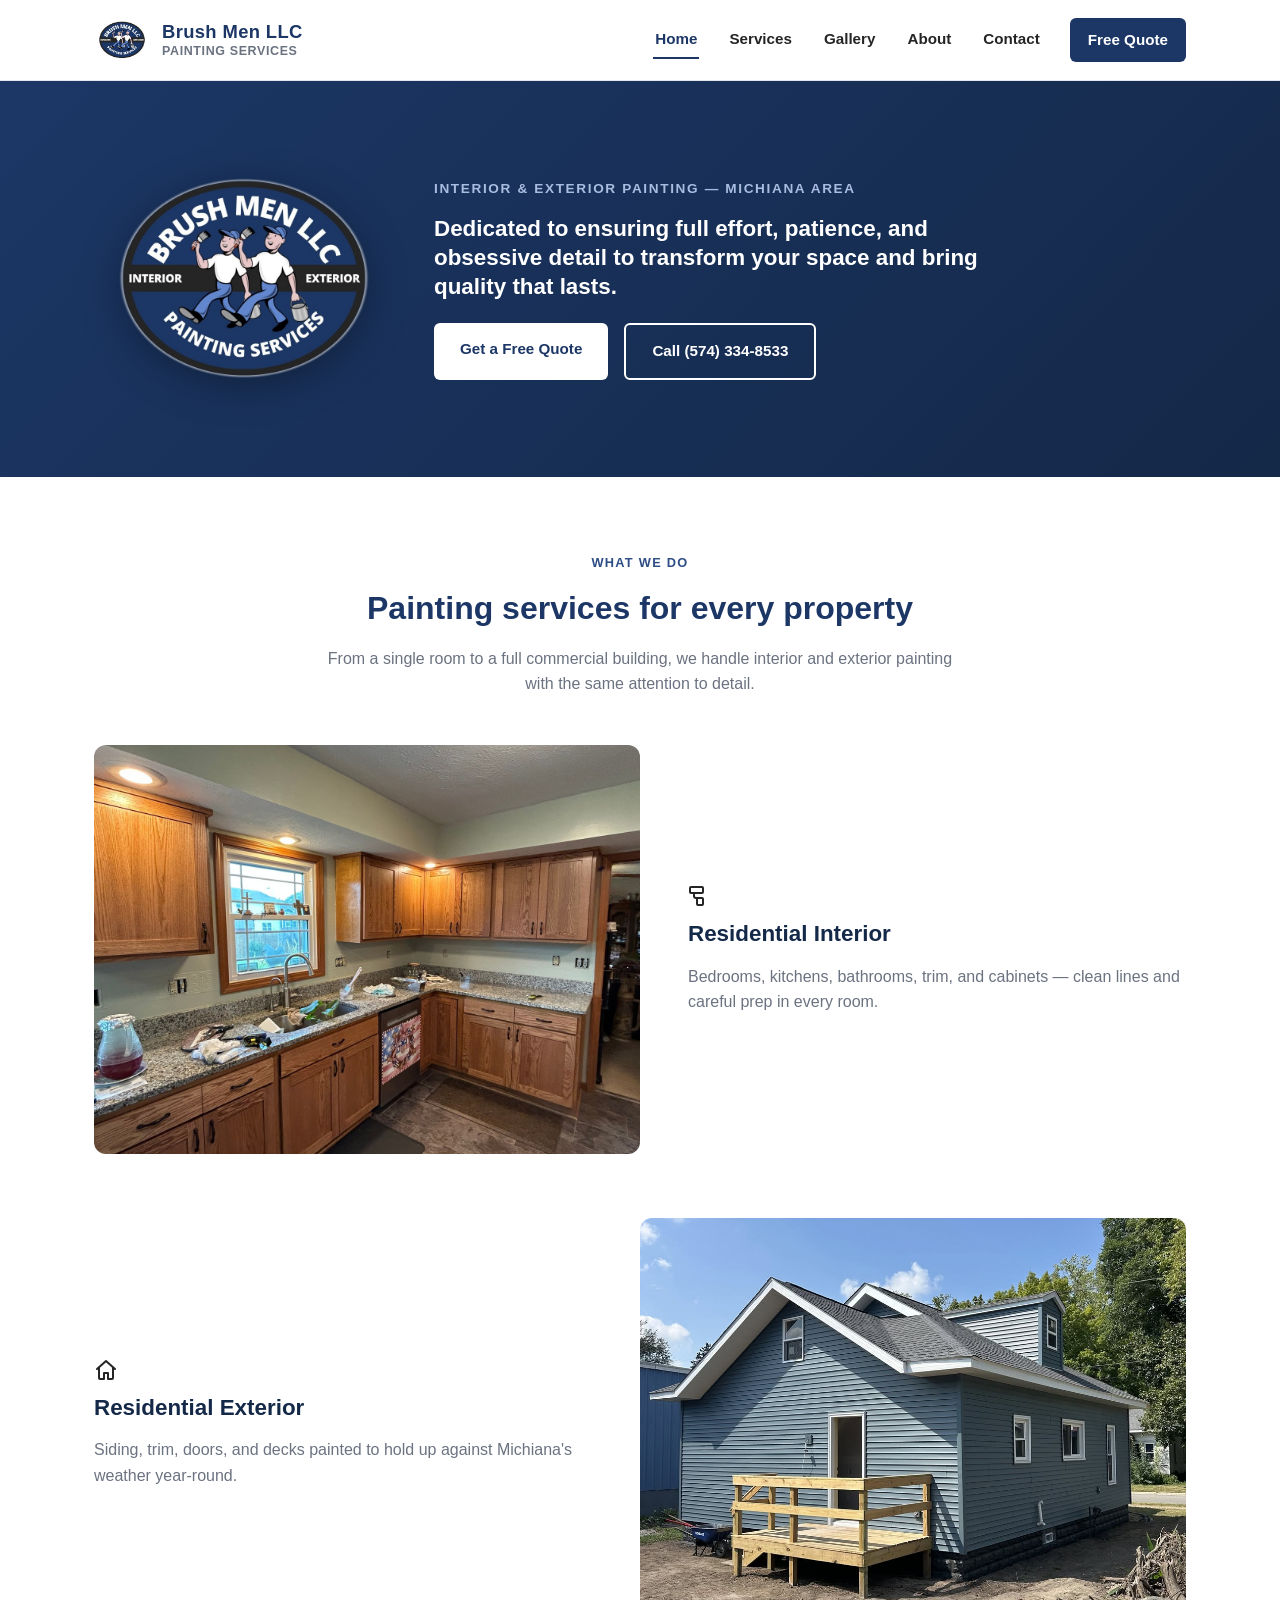
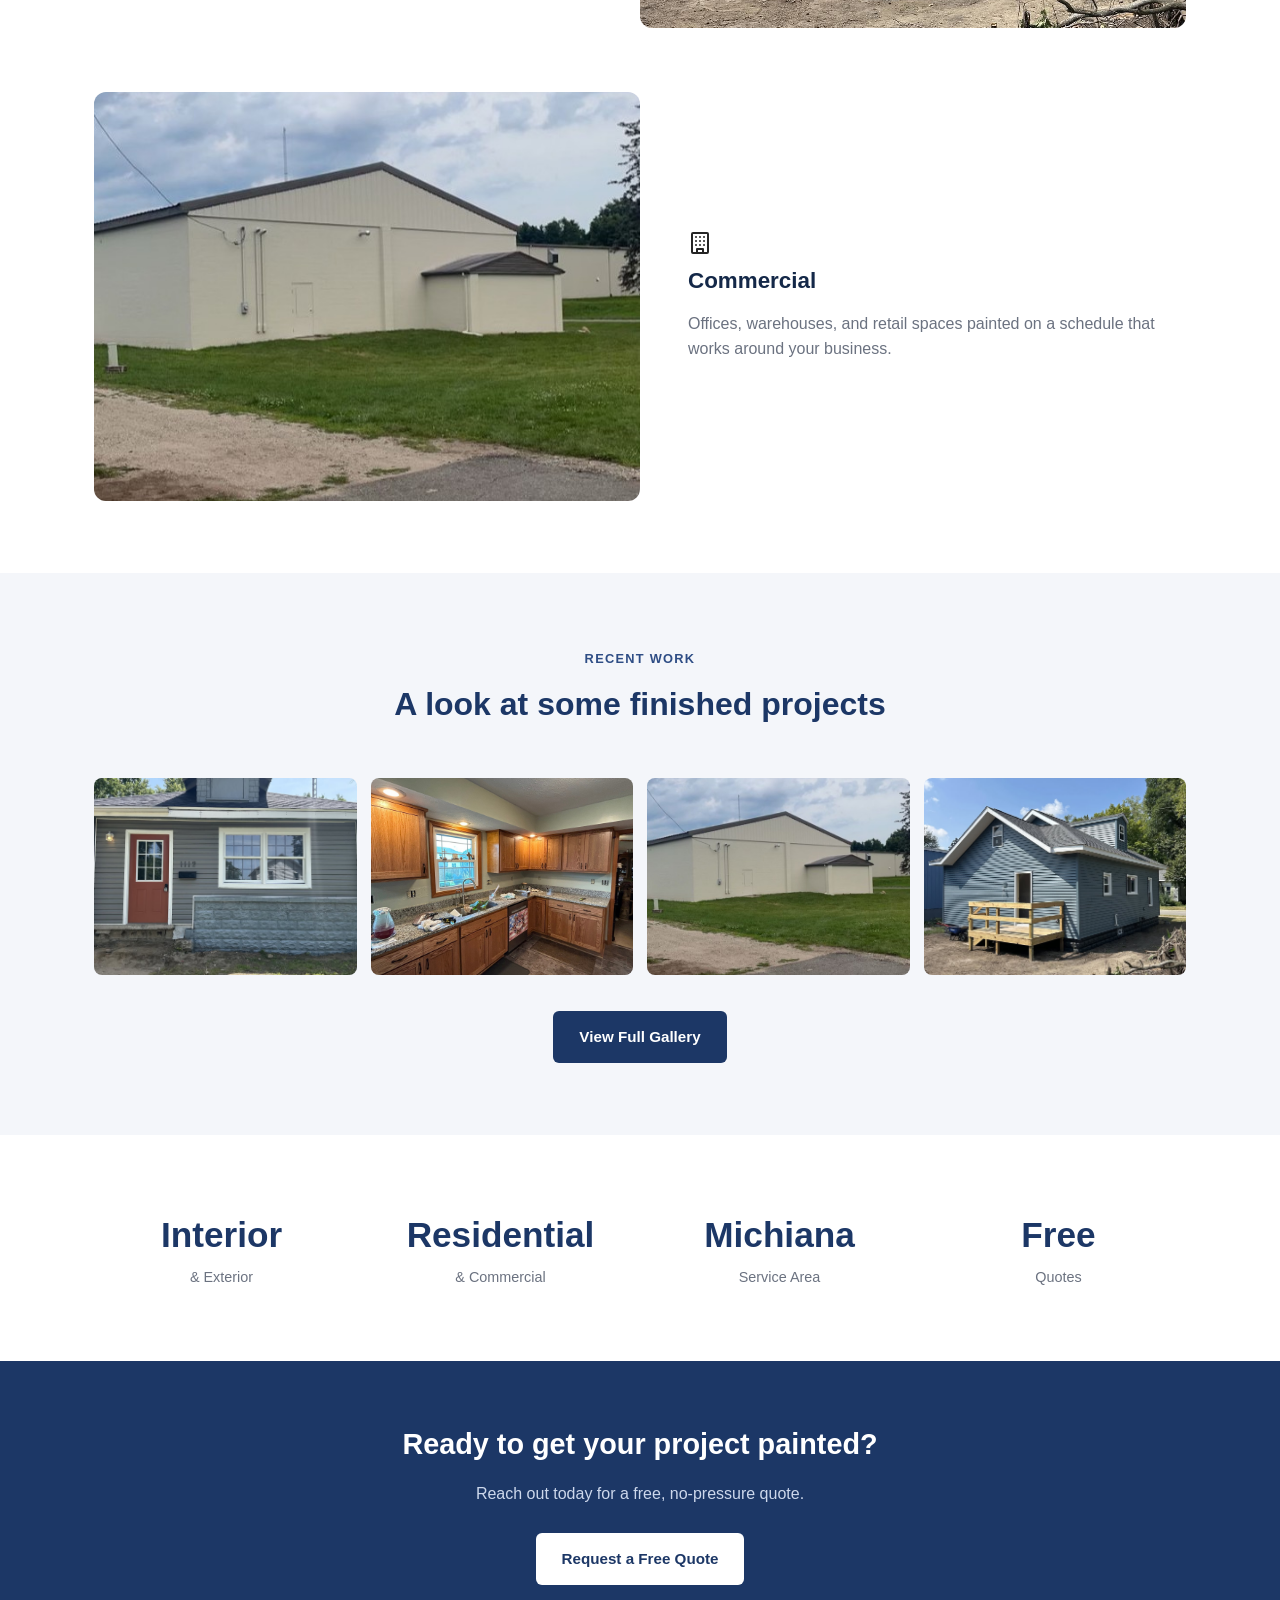
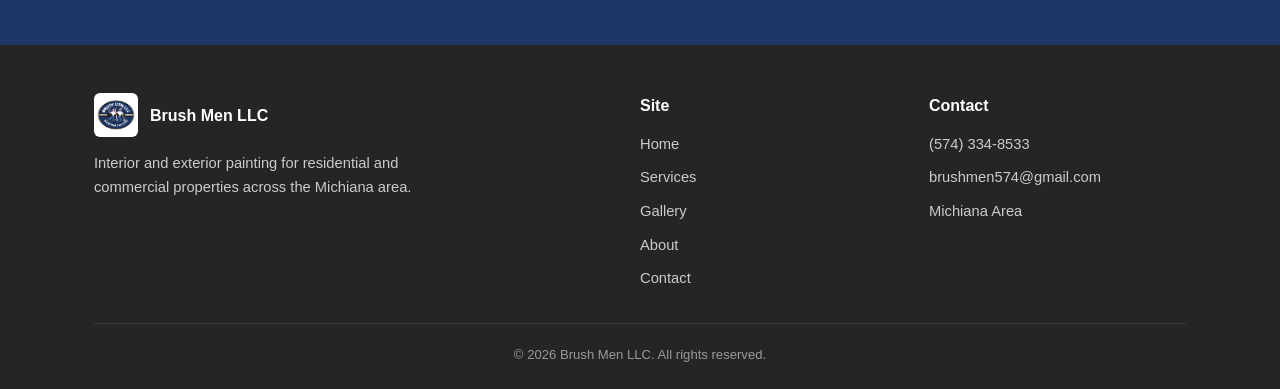
==== commit 8daee993: "Split service cards into alternating image/text sections Replaces the 3-column card grid in "What We" ====
--- a/index.html
+++ b/index.html
@@ -52,22 +52,29 @@
       <h2>Painting services for every property</h2>
       <p>From a single room to a full commercial building, we handle interior and exterior painting with the same attention to detail.</p>
     </div>
-    <div class="grid grid-3">
-      <div class="card">
+    <div class="service-row">
+      <img src="images/gallery/residential-interior-kitchen.jpg" alt="Freshly painted residential kitchen" loading="lazy">
+      <div class="service-copy">
         <div class="icon">
           <svg width="24" height="24" viewBox="0 0 24 24" fill="none" stroke="currentColor" stroke-width="2" stroke-linecap="round" stroke-linejoin="round"><rect x="2" y="3" width="13" height="6" rx="1"></rect><path d="M6 9v3a2 2 0 0 0 2 2h3"></path><rect x="9" y="14" width="6" height="7" rx="1"></rect></svg>
         </div>
         <h3>Residential Interior</h3>
         <p>Bedrooms, kitchens, bathrooms, trim, and cabinets &mdash; clean lines and careful prep in every room.</p>
       </div>
-      <div class="card">
+    </div>
+    <div class="service-row reverse">
+      <img src="images/gallery/residential-exterior-2.jpg" alt="Freshly painted blue house exterior" loading="lazy">
+      <div class="service-copy">
         <div class="icon">
           <svg width="24" height="24" viewBox="0 0 24 24" fill="none" stroke="currentColor" stroke-width="2" stroke-linecap="round" stroke-linejoin="round"><path d="M3 11 12 3l9 8"></path><path d="M5 10v10a1 1 0 0 0 1 1h4v-6h4v6h4a1 1 0 0 0 1-1V10"></path></svg>
         </div>
         <h3>Residential Exterior</h3>
         <p>Siding, trim, doors, and decks painted to hold up against Michiana's weather year-round.</p>
       </div>
-      <div class="card">
+    </div>
+    <div class="service-row">
+      <img src="images/gallery/commercial-exterior-1.jpg" alt="Freshly painted commercial building exterior" loading="lazy">
+      <div class="service-copy">
         <div class="icon">
           <svg width="24" height="24" viewBox="0 0 24 24" fill="none" stroke="currentColor" stroke-width="2" stroke-linecap="round" stroke-linejoin="round"><rect x="4" y="2" width="16" height="20" rx="1"></rect><path d="M9 22v-4h6v4"></path><path d="M8 6h.01M12 6h.01M16 6h.01M8 10h.01M12 10h.01M16 10h.01M8 14h.01M12 14h.01M16 14h.01"></path></svg>
         </div>
--- a/css/styles.css
+++ b/css/styles.css
@@ -331,6 +331,44 @@
 
 .card ul li {
   margin-bottom: 6px;
+}
+
+/* Service rows (home page) */
+.service-row {
+  display: flex;
+  align-items: center;
+  gap: 48px;
+}
+
+.service-row + .service-row {
+  margin-top: 64px;
+}
+
+.service-row.reverse {
+  flex-direction: row-reverse;
+}
+
+.service-row img {
+  flex: 1 1 50%;
+  max-width: 50%;
+  border-radius: 12px;
+  aspect-ratio: 4 / 3;
+  object-fit: cover;
+}
+
+.service-copy {
+  flex: 1 1 50%;
+}
+
+.service-copy h3 {
+  color: var(--navy-dark);
+  font-size: 1.4rem;
+  margin: 0 0 12px;
+}
+
+.service-copy p {
+  color: var(--gray);
+  margin: 0;
 }
 
 /* Photo strip / gallery */
@@ -733,6 +771,21 @@
     grid-template-columns: 1fr;
   }
 
+  .service-row,
+  .service-row.reverse {
+    flex-direction: column;
+    align-items: stretch;
+    gap: 24px;
+  }
+
+  .service-row + .service-row {
+    margin-top: 40px;
+  }
+
+  .service-row img {
+    max-width: 100%;
+  }
+
   .stats {
     grid-template-columns: repeat(2, 1fr);
   }
